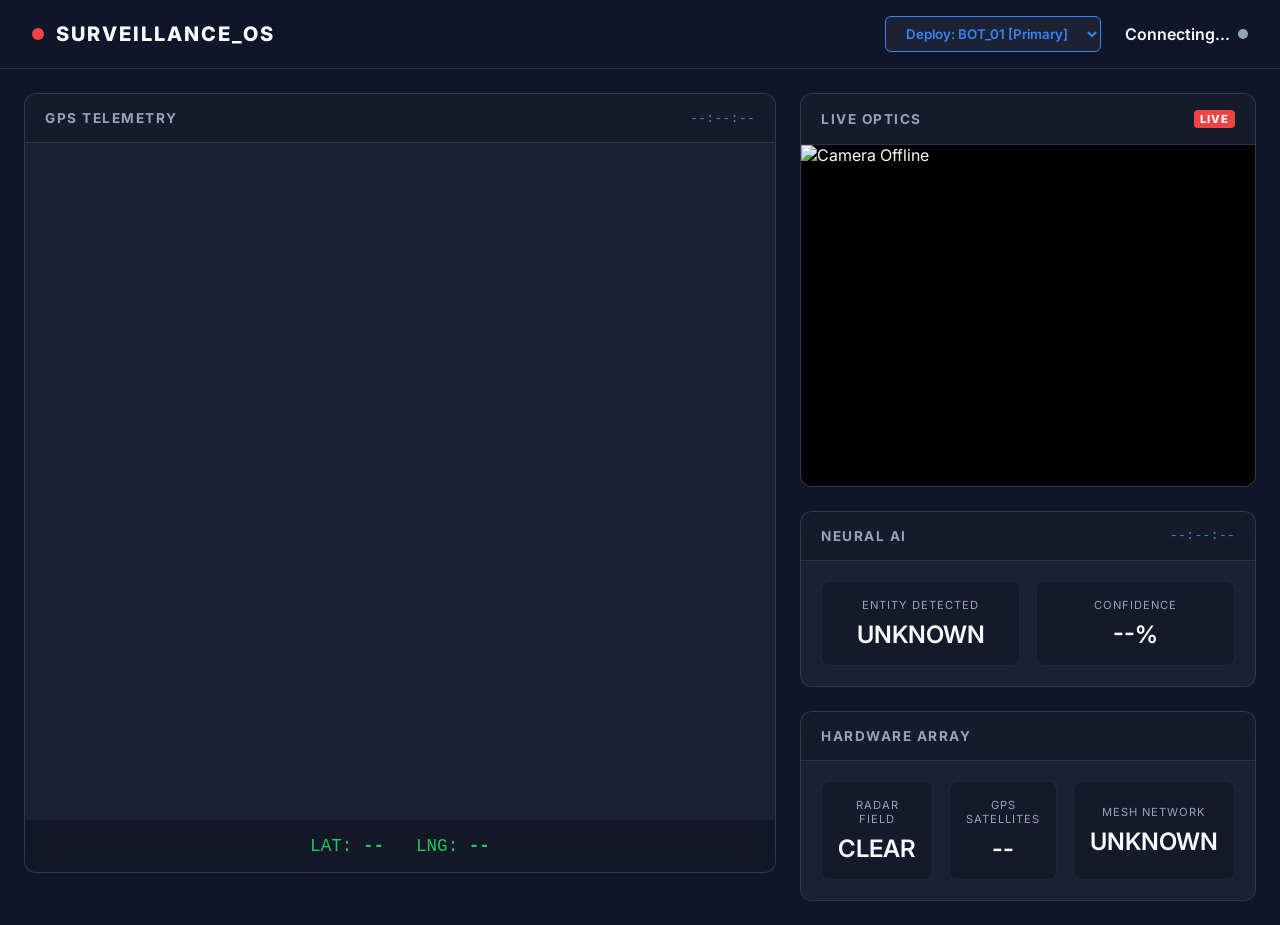
==== DASHBOARD/index.html @ 15ddb951 "feat: initial safe release of ISBCAPD v3.0 - Hardened & Rebranded" ====
<!DOCTYPE html>
<html lang="en">
<head>
    <meta charset="UTF-8">
    <meta name="viewport" content="width=device-width, initial-scale=1.0">
    <title>Surveillance Dashboard</title>
    <!-- Google Fonts -->
    <link href="https://fonts.googleapis.com/css2?family=Inter:wght@400;600;800&display=swap" rel="stylesheet">
    <!-- Leaflet CSS for Maps -->
    <link rel="stylesheet" href="https://unpkg.com/leaflet@1.9.4/dist/leaflet.css" integrity="sha256-p4NxAoJBhIIN+hmNHrzRCf9tD/miZyoHS5obTRR9BMY=" crossorigin=""/>
    <!-- Dashboard Styles -->
    <link rel="stylesheet" href="styles.css">
</head>
<body>

    <header class="top-nav">
        <div class="brand">
            <div class="pulse-ring"></div>
            <h1>SURVEILLANCE_OS</h1>
        </div>
        <div class="controls">
            <select id="bot-selector">
                <option value="bot1">Deploy: BOT_01 [Primary]</option>
                <option value="bot2">Deploy: BOT_02 [Recon]</option>
            </select>
            <div class="status-indicator">
                <span id="network-status" class="status-text">Connecting...</span>
                <div class="status-dot"></div>
            </div>
        </div>
    </header>

    <main class="dashboard-grid">
        <!-- LEFT: Map Panel -->
        <section class="panel map-panel">
            <div class="panel-header">
                <h2>GPS Telemetry</h2>
                <span id="gps-timestamp" class="timestamp">--:--:--</span>
            </div>
            <div id="map" class="map-container"></div>
            <div class="coordinates">
                <span>LAT: <strong id="val-lat">--</strong></span>
                <span>LNG: <strong id="val-lng">--</strong></span>
            </div>
        </section>

        <!-- RIGHT: Hardware Panels -->
        <aside class="hardware-grid">
            
            <!-- Camera Stream -->
            <section class="panel camera-panel">
                <div class="panel-header">
                    <h2>Live Optics</h2>
                    <span class="live-badge">LIVE</span>
                </div>
                <div class="camera-feed">
                    <img id="camera-stream" src="" alt="Awaiting Stream..." onerror="this.alt='Camera Offline'">
                </div>
            </section>

            <!-- AI Engine -->
            <section class="panel ai-panel">
                <div class="panel-header">
                    <h2>Neural AI</h2>
                    <span id="ai-timestamp" class="timestamp">--:--:--</span>
                </div>
                <div class="ai-stats">
                    <div class="stat-box">
                        <span class="label">Entity Detected</span>
                        <h3 id="val-person">UNKNOWN</h3>
                    </div>
                    <div class="stat-box">
                        <span class="label">Confidence</span>
                        <h3 id="val-confidence">--%</h3>
                    </div>
                </div>
            </section>

            <!-- Sensors -->
            <section class="panel sensor-panel">
                <div class="panel-header">
                    <h2>Hardware Array</h2>
                </div>
                <div class="sensor-stats">
                    <div class="stat-box">
                        <span class="label">Radar Field</span>
                        <h3 id="val-radar">CLEAR</h3>
                    </div>
                    <div class="stat-box">
                        <span class="label">GPS Satellites</span>
                        <h3 id="val-sats">--</h3>
                    </div>
                    <div class="stat-box">
                        <span class="label">Mesh Network</span>
                        <h3 id="val-mesh">UNKNOWN</h3>
                    </div>
                </div>
            </section>

        </aside>
    </main>

    <!-- Leaflet JS -->
    <script src="https://unpkg.com/leaflet@1.9.4/dist/leaflet.js" integrity="sha256-20nQCchB9co0qIjJZRGuk2/Z9VM+kNiyxNV1lvTlZBo=" crossorigin=""></script>
    
    <!-- Application Logic (ES Modules) -->
    <script type="module" src="app.js"></script>
</body>
</html>
---- DASHBOARD/styles.css ----
:root {
    --bg-dark: #0f172a;
    --panel-bg: rgba(30, 41, 59, 0.7);
    --panel-border: rgba(255, 255, 255, 0.1);
    --text-primary: #f8fafc;
    --text-secondary: #94a3b8;
    --accent-red: #ef4444;
    --accent-green: #22c55e;
    --accent-blue: #3b82f6;
    --font-main: 'Inter', sans-serif;
}

* {
    box-sizing: border-box;
    margin: 0;
    padding: 0;
}

body {
    background-color: var(--bg-dark);
    color: var(--text-primary);
    font-family: var(--font-main);
    min-height: 100vh;
    display: flex;
    flex-direction: column;
}

/* TOP NAVIGATION */
.top-nav {
    display: flex;
    justify-content: space-between;
    align-items: center;
    padding: 1rem 2rem;
    background: rgba(15, 23, 42, 0.9);
    backdrop-filter: blur(10px);
    border-bottom: 1px solid var(--panel-border);
}

.brand {
    display: flex;
    align-items: center;
    gap: 12px;
}

.brand h1 {
    font-size: 1.25rem;
    font-weight: 800;
    letter-spacing: 2px;
    color: var(--text-primary);
}

.pulse-ring {
    width: 12px;
    height: 12px;
    background-color: var(--accent-red);
    border-radius: 50%;
    animation: pulse 2s infinite;
}

@keyframes pulse {
    0% { box-shadow: 0 0 0 0 rgba(239, 68, 68, 0.7); }
    70% { box-shadow: 0 0 0 10px rgba(239, 68, 68, 0); }
    100% { box-shadow: 0 0 0 0 rgba(239, 68, 68, 0); }
}

.controls {
    display: flex;
    align-items: center;
    gap: 1.5rem;
}

select {
    background: rgba(255, 255, 255, 0.05);
    color: var(--accent-blue);
    border: 1px solid var(--accent-blue);
    padding: 0.5rem 1rem;
    border-radius: 6px;
    font-family: var(--font-main);
    font-weight: 600;
    cursor: pointer;
    outline: none;
}

select:focus {
    box-shadow: 0 0 0 2px rgba(59, 130, 246, 0.5);
}

.status-indicator {
    display: flex;
    align-items: center;
    gap: 8px;
    font-weight: 600;
}

.status-dot {
    width: 10px;
    height: 10px;
    border-radius: 50%;
    background-color: var(--text-secondary);
}

.status-indicator.online .status-dot { background-color: var(--accent-green); }
.status-indicator.offline .status-dot { background-color: var(--accent-red); }

/* DASHBOARD GRID */
.dashboard-grid {
    display: grid;
    grid-template-columns: 2fr 1fr;
    gap: 1.5rem;
    padding: 1.5rem;
    flex: 1;
}

.hardware-grid {
    display: flex;
    flex-direction: column;
    gap: 1.5rem;
}

/* PANELS */
.panel {
    background: var(--panel-bg);
    backdrop-filter: blur(12px);
    border: 1px solid var(--panel-border);
    border-radius: 12px;
    display: flex;
    flex-direction: column;
    overflow: hidden;
}

.panel-header {
    display: flex;
    justify-content: space-between;
    align-items: center;
    padding: 1rem 1.25rem;
    border-bottom: 1px solid var(--panel-border);
    background: rgba(0, 0, 0, 0.2);
}

.panel-header h2 {
    font-size: 0.85rem;
    text-transform: uppercase;
    letter-spacing: 1.5px;
    color: var(--text-secondary);
}

.timestamp {
    font-family: monospace;
    color: var(--accent-blue);
    font-size: 0.85rem;
}

.live-badge {
    background: var(--accent-red);
    color: white;
    font-size: 0.7rem;
    font-weight: 800;
    padding: 2px 6px;
    border-radius: 4px;
    letter-spacing: 1px;
    animation: flash 1s infinite alternate;
}

@keyframes flash {
    0% { opacity: 1; }
    100% { opacity: 0.5; }
}

/* MAP PANEL */
.map-panel {
    height: calc(100vh - 120px);
}

.map-container {
    flex: 1;
    width: 100%;
}

.coordinates {
    display: flex;
    justify-content: center;
    gap: 2rem;
    padding: 1rem;
    background: rgba(0,0,0,0.3);
    font-family: monospace;
    font-size: 1.1rem;
    color: var(--accent-green);
}

/* CAMERA PANEL */
.camera-feed {
    aspect-ratio: 4/3;
    width: 100%;
    background: #000;
    display: flex;
    align-items: center;
    justify-content: center;
    overflow: hidden;
}

.camera-feed img {
    width: 100%;
    height: 100%;
    object-fit: contain;
}

/* STATS AREA */
.ai-stats, .sensor-stats {
    display: grid;
    grid-template-columns: 1fr 1fr;
    gap: 1rem;
    padding: 1.25rem;
}

.sensor-stats {
    grid-template-columns: 1fr 1fr 1fr;
}

.stat-box {
    background: rgba(0, 0, 0, 0.2);
    border: 1px solid rgba(255, 255, 255, 0.05);
    padding: 1rem;
    border-radius: 8px;
    display: flex;
    flex-direction: column;
    align-items: center;
    justify-content: center;
    text-align: center;
}

.stat-box .label {
    font-size: 0.7rem;
    text-transform: uppercase;
    color: var(--text-secondary);
    margin-bottom: 0.5rem;
    letter-spacing: 1px;
}

.stat-box h3 {
    font-size: 1.5rem;
    font-weight: 600;
    transition: color 0.3s ease;
}

/* DYNAMIC COLORS */
.text-red { color: var(--accent-red) !important; }
.text-green { color: var(--accent-green) !important; }
.text-orange { color: #f97316 !important; }
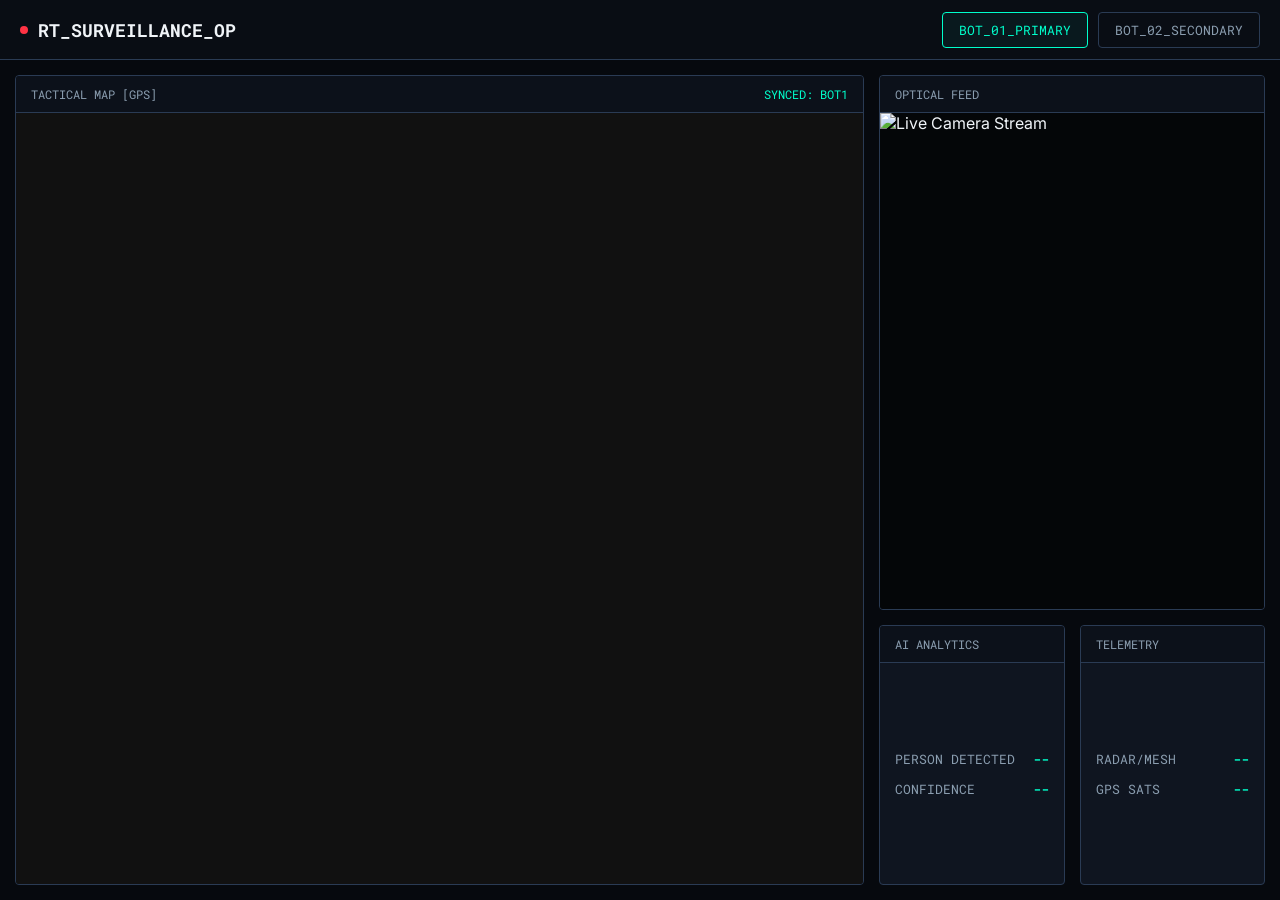
==== commit 33587010: "feat: add core dashboard and AI engine components" ====
--- a/DASHBOARD/index.html
+++ b/DASHBOARD/index.html
@@ -3,107 +3,290 @@
 <head>
     <meta charset="UTF-8">
     <meta name="viewport" content="width=device-width, initial-scale=1.0">
-    <title>Surveillance Dashboard</title>
-    <!-- Google Fonts -->
-    <link href="https://fonts.googleapis.com/css2?family=Inter:wght@400;600;800&display=swap" rel="stylesheet">
-    <!-- Leaflet CSS for Maps -->
-    <link rel="stylesheet" href="https://unpkg.com/leaflet@1.9.4/dist/leaflet.css" integrity="sha256-p4NxAoJBhIIN+hmNHrzRCf9tD/miZyoHS5obTRR9BMY=" crossorigin=""/>
-    <!-- Dashboard Styles -->
-    <link rel="stylesheet" href="styles.css">
+    <title>Live Real-Time Surveillance Command</title>
+    <link href="https://fonts.googleapis.com/css2?family=Inter:wght@400;600&family=Roboto+Mono:wght@500;700&display=swap" rel="stylesheet">
+    
+    <style>
+        :root {
+            --bg-base: #06090e;
+            --panel-bg: #0f1520;
+            --border-color: #2a3b54;
+            --text-main: #f0f4f8;
+            --text-muted: #8b9eb0;
+            --primary: #00ffcc;
+            --alert: #ff3344;
+            --font-ui: 'Inter', sans-serif;
+            --font-mono: 'Roboto Mono', monospace;
+        }
+
+        * { box-sizing: border-box; margin: 0; padding: 0; }
+
+        body {
+            background-color: var(--bg-base);
+            color: var(--text-main);
+            font-family: var(--font-ui);
+            height: 100vh;
+            display: flex;
+            flex-direction: column;
+            overflow: hidden;
+        }
+
+        /* --- CONTROL BAR --- */
+        .top-bar {
+            display: flex;
+            justify-content: space-between;
+            align-items: center;
+            padding: 0 20px;
+            height: 60px;
+            background: #090d14;
+            border-bottom: 1px solid var(--border-color);
+        }
+
+        .title {
+            font-family: var(--font-mono);
+            font-size: 18px;
+            font-weight: 700;
+            color: var(--text-main);
+            display: flex;
+            align-items: center;
+            gap: 10px;
+        }
+
+        .live-indicator {
+            width: 8px; height: 8px;
+            border-radius: 50%;
+            background: var(--alert);
+            animation: pulse 1.5s infinite;
+        }
+
+        @keyframes pulse {
+            0% { box-shadow: 0 0 0 0 rgba(255, 51, 68, 0.7); }
+            70% { box-shadow: 0 0 0 6px rgba(255, 51, 68, 0); }
+            100% { box-shadow: 0 0 0 0 rgba(255, 51, 68, 0); }
+        }
+
+        .bot-selector {
+            display: flex;
+            gap: 10px;
+        }
+
+        .bot-tab {
+            padding: 8px 16px;
+            background: transparent;
+            border: 1px solid var(--border-color);
+            color: var(--text-muted);
+            font-family: var(--font-mono);
+            font-size: 13px;
+            cursor: pointer;
+            transition: all 0.2s;
+            border-radius: 4px;
+        }
+
+        .bot-tab.active, .bot-tab:hover {
+            border-color: var(--primary);
+            color: var(--primary);
+            background: rgba(0, 255, 204, 0.05);
+        }
+
+        /* --- DASHBOARD GRID --- */
+        .dashboard {
+            flex: 1;
+            display: grid;
+            grid-template-columns: 2.2fr 1fr;
+            grid-template-rows: 1fr 1fr 1fr;
+            gap: 15px;
+            padding: 15px;
+            height: calc(100vh - 60px);
+        }
+
+        .panel {
+            background: var(--panel-bg);
+            border: 1px solid var(--border-color);
+            border-radius: 4px;
+            display: flex;
+            flex-direction: column;
+            overflow: hidden;
+        }
+
+        .panel-header {
+            padding: 10px 15px;
+            border-bottom: 1px solid var(--border-color);
+            font-family: var(--font-mono);
+            font-size: 12px;
+            color: var(--text-muted);
+            text-transform: uppercase;
+            display: flex;
+            justify-content: space-between;
+            background: #0c111a;
+        }
+
+        .panel-content {
+            flex: 1;
+            position: relative;
+            display: flex;
+        }
+
+        /* --- MAP PANEL (LEFT GRID) --- */
+        .map-wrapper {
+            grid-row: 1 / 4;
+            grid-column: 1 / 2;
+        }
+
+        #map {
+            width: 100%;
+            height: 100%;
+            background: #111;
+        }
+
+        /* --- CAMERA PANEL (TOP RIGHT) --- */
+        .camera-wrapper {
+            grid-row: 1 / 3;
+            grid-column: 2 / 3;
+        }
+
+        #camera-stream {
+            width: 100%;
+            height: 100%;
+            object-fit: cover;
+            border: none;
+            background: #040608;
+            position: relative;
+            z-index: 2;
+        }
+
+        .no-signal {
+            position: absolute;
+            top: 50%; left: 50%;
+            transform: translate(-50%, -50%);
+            font-family: var(--font-mono);
+            color: var(--text-muted);
+            pointer-events: none;
+            z-index: 1;
+        }
+
+        /* --- AI & SENSORS (BOTTOM RIGHT SPLIT) --- */
+        .data-panel-wrapper {
+            grid-row: 3 / 4;
+            grid-column: 2 / 3;
+            display: grid;
+            grid-template-columns: 1fr 1fr;
+            gap: 15px;
+        }
+
+        .data-list {
+            padding: 15px;
+            display: flex;
+            flex-direction: column;
+            gap: 12px;
+            justify-content: center;
+            width: 100%;
+        }
+
+        .data-item {
+            display: flex;
+            justify-content: space-between;
+            align-items: center;
+            font-family: var(--font-mono);
+            font-size: 13px;
+        }
+
+        .data-label {
+            color: var(--text-muted);
+        }
+
+        .data-val {
+            color: var(--primary);
+            font-weight: 700;
+        }
+
+    </style>
 </head>
 <body>
 
-    <header class="top-nav">
-        <div class="brand">
-            <div class="pulse-ring"></div>
-            <h1>SURVEILLANCE_OS</h1>
+    <header class="top-bar">
+        <div class="title">
+            <div class="live-indicator"></div>
+            RT_SURVEILLANCE_OP
         </div>
-        <div class="controls">
-            <select id="bot-selector">
-                <option value="bot1">Deploy: BOT_01 [Primary]</option>
-                <option value="bot2">Deploy: BOT_02 [Recon]</option>
-            </select>
-            <div class="status-indicator">
-                <span id="network-status" class="status-text">Connecting...</span>
-                <div class="status-dot"></div>
-            </div>
+        
+        <div class="bot-selector">
+            <button class="bot-tab active" id="tab-bot1" onclick="switchBot('bot1')">BOT_01_PRIMARY</button>
+            <button class="bot-tab" id="tab-bot2" onclick="switchBot('bot2')">BOT_02_SECONDARY</button>
         </div>
     </header>
 
-    <main class="dashboard-grid">
-        <!-- LEFT: Map Panel -->
-        <section class="panel map-panel">
-            <div class="panel-header">
-                <h2>GPS Telemetry</h2>
-                <span id="gps-timestamp" class="timestamp">--:--:--</span>
-            </div>
-            <div id="map" class="map-container"></div>
-            <div class="coordinates">
-                <span>LAT: <strong id="val-lat">--</strong></span>
-                <span>LNG: <strong id="val-lng">--</strong></span>
+    <main class="dashboard">
+        
+        <!-- MAP PANEL -->
+        <section class="panel map-wrapper">
+            <header class="panel-header">
+                <span>TACTICAL MAP [GPS]</span>
+                <span id="bot-status" style="color: var(--primary);">SYNCED: BOT1</span>
+            </header>
+            <div class="panel-content">
+                <div id="map"></div>
             </div>
         </section>
 
-        <!-- RIGHT: Hardware Panels -->
-        <aside class="hardware-grid">
-            
-            <!-- Camera Stream -->
-            <section class="panel camera-panel">
-                <div class="panel-header">
-                    <h2>Live Optics</h2>
-                    <span class="live-badge">LIVE</span>
-                </div>
-                <div class="camera-feed">
-                    <img id="camera-stream" src="" alt="Awaiting Stream..." onerror="this.alt='Camera Offline'">
-                </div>
-            </section>
-
-            <!-- AI Engine -->
-            <section class="panel ai-panel">
-                <div class="panel-header">
-                    <h2>Neural AI</h2>
-                    <span id="ai-timestamp" class="timestamp">--:--:--</span>
-                </div>
-                <div class="ai-stats">
-                    <div class="stat-box">
-                        <span class="label">Entity Detected</span>
-                        <h3 id="val-person">UNKNOWN</h3>
-                    </div>
-                    <div class="stat-box">
-                        <span class="label">Confidence</span>
-                        <h3 id="val-confidence">--%</h3>
+        <!-- CAMERA PANEL -->
+        <section class="panel camera-wrapper" id="camera-panel">
+            <header class="panel-header">
+                <span>OPTICAL FEED</span>
+            </header>
+            <div class="panel-content">
+                <span class="no-signal">NO STREAM URL SIGNAL</span>
+                <img id="camera-stream" src="" alt="Live Camera Stream">
+            </div>
+        </section>
+
+        <!-- AI & SENSOR BLOCKS -->
+        <div class="data-panel-wrapper">
+            <!-- AI PANEL -->
+            <section class="panel" id="ai-panel">
+                <header class="panel-header">
+                    <span>AI ANALYTICS</span>
+                </header>
+                <div class="panel-content">
+                    <div class="data-list">
+                        <div class="data-item">
+                            <span class="data-label">PERSON DETECTED</span>
+                            <span class="data-val" id="ai-person">--</span>
+                        </div>
+                        <div class="data-item">
+                            <span class="data-label">CONFIDENCE</span>
+                            <span class="data-val" id="ai-confidence">--</span>
+                        </div>
                     </div>
                 </div>
             </section>
 
-            <!-- Sensors -->
-            <section class="panel sensor-panel">
-                <div class="panel-header">
-                    <h2>Hardware Array</h2>
-                </div>
-                <div class="sensor-stats">
-                    <div class="stat-box">
-                        <span class="label">Radar Field</span>
-                        <h3 id="val-radar">CLEAR</h3>
-                    </div>
-                    <div class="stat-box">
-                        <span class="label">GPS Satellites</span>
-                        <h3 id="val-sats">--</h3>
-                    </div>
-                    <div class="stat-box">
-                        <span class="label">Mesh Network</span>
-                        <h3 id="val-mesh">UNKNOWN</h3>
+            <!-- SENSOR PANEL -->
+            <section class="panel">
+                <header class="panel-header">
+                    <span>TELEMETRY</span>
+                </header>
+                <div class="panel-content">
+                    <div class="data-list">
+                        <div class="data-item">
+                            <span class="data-label">RADAR/MESH</span>
+                            <span class="data-val" id="sensor-radar">--</span>
+                        </div>
+                        <div class="data-item">
+                            <span class="data-label">GPS SATS</span>
+                            <span class="data-val" id="sensor-satellites">--</span>
+                        </div>
                     </div>
                 </div>
             </section>
-
-        </aside>
+        </div>
+
     </main>
 
-    <!-- Leaflet JS -->
-    <script src="https://unpkg.com/leaflet@1.9.4/dist/leaflet.js" integrity="sha256-20nQCchB9co0qIjJZRGuk2/Z9VM+kNiyxNV1lvTlZBo=" crossorigin=""></script>
+    <!-- !!! REPLACE THIS KEY WITH YOUR ACTUAL GOOGLE MAPS API KEY !!! -->
+    <script src="https://maps.googleapis.com/maps/api/js?key=YOUR_GOOGLE_MAPS_API_KEY&callback=initMap" async defer></script>
     
-    <!-- Application Logic (ES Modules) -->
-    <script type="module" src="app.js"></script>
+    <!-- Connect Firebase Logic -->
+    <script type="module" src="firebase.js"></script>
+
 </body>
 </html>
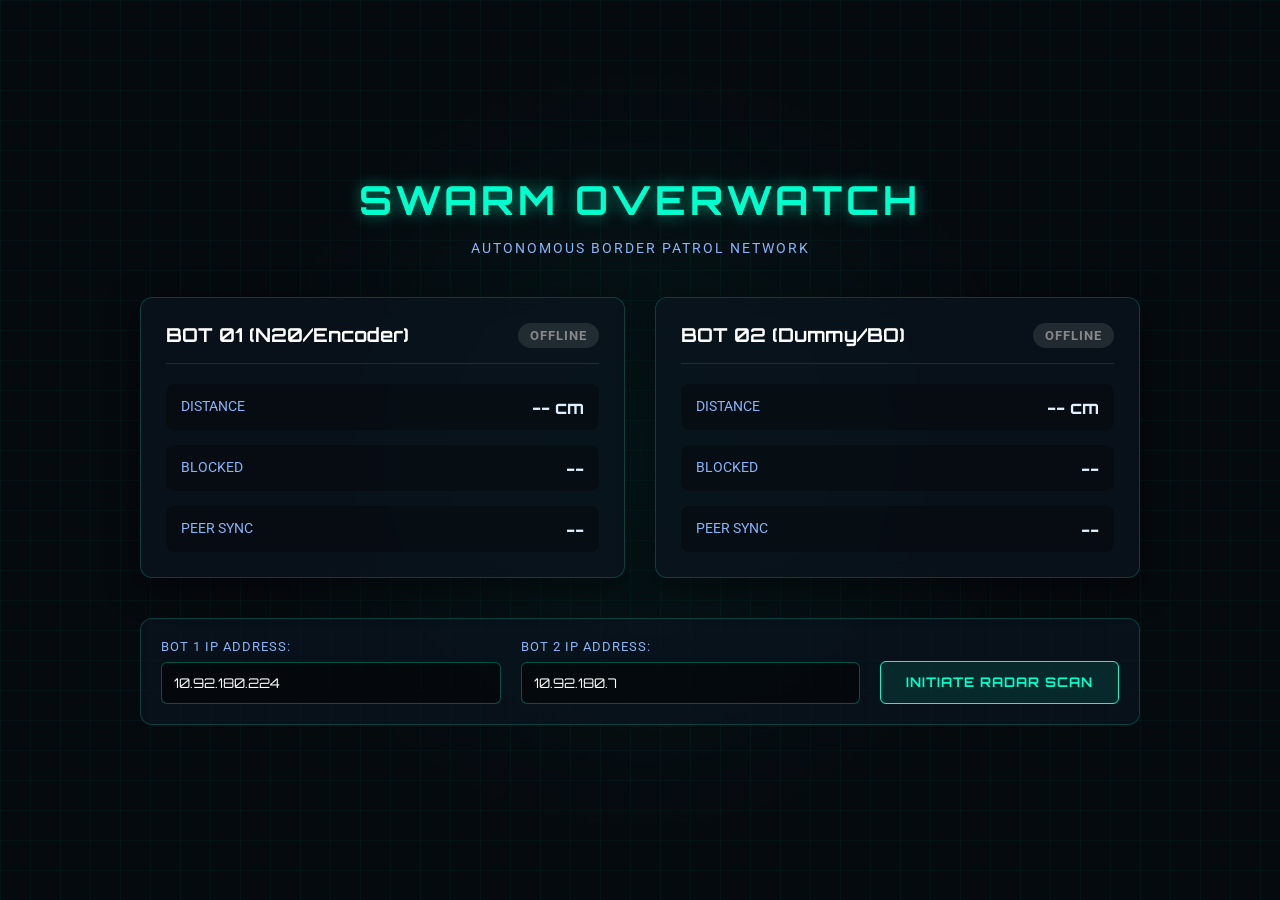
==== commit 594e182a: "feat: finalized bot 1 firmware and presentation dashboard" ====
--- a/DASHBOARD/index.html
+++ b/DASHBOARD/index.html
@@ -1,292 +1,77 @@
 <!DOCTYPE html>
 <html lang="en">
 <head>
-    <meta charset="UTF-8">
-    <meta name="viewport" content="width=device-width, initial-scale=1.0">
-    <title>Live Real-Time Surveillance Command</title>
-    <link href="https://fonts.googleapis.com/css2?family=Inter:wght@400;600&family=Roboto+Mono:wght@500;700&display=swap" rel="stylesheet">
-    
-    <style>
-        :root {
-            --bg-base: #06090e;
-            --panel-bg: #0f1520;
-            --border-color: #2a3b54;
-            --text-main: #f0f4f8;
-            --text-muted: #8b9eb0;
-            --primary: #00ffcc;
-            --alert: #ff3344;
-            --font-ui: 'Inter', sans-serif;
-            --font-mono: 'Roboto Mono', monospace;
-        }
-
-        * { box-sizing: border-box; margin: 0; padding: 0; }
-
-        body {
-            background-color: var(--bg-base);
-            color: var(--text-main);
-            font-family: var(--font-ui);
-            height: 100vh;
-            display: flex;
-            flex-direction: column;
-            overflow: hidden;
-        }
-
-        /* --- CONTROL BAR --- */
-        .top-bar {
-            display: flex;
-            justify-content: space-between;
-            align-items: center;
-            padding: 0 20px;
-            height: 60px;
-            background: #090d14;
-            border-bottom: 1px solid var(--border-color);
-        }
-
-        .title {
-            font-family: var(--font-mono);
-            font-size: 18px;
-            font-weight: 700;
-            color: var(--text-main);
-            display: flex;
-            align-items: center;
-            gap: 10px;
-        }
-
-        .live-indicator {
-            width: 8px; height: 8px;
-            border-radius: 50%;
-            background: var(--alert);
-            animation: pulse 1.5s infinite;
-        }
-
-        @keyframes pulse {
-            0% { box-shadow: 0 0 0 0 rgba(255, 51, 68, 0.7); }
-            70% { box-shadow: 0 0 0 6px rgba(255, 51, 68, 0); }
-            100% { box-shadow: 0 0 0 0 rgba(255, 51, 68, 0); }
-        }
-
-        .bot-selector {
-            display: flex;
-            gap: 10px;
-        }
-
-        .bot-tab {
-            padding: 8px 16px;
-            background: transparent;
-            border: 1px solid var(--border-color);
-            color: var(--text-muted);
-            font-family: var(--font-mono);
-            font-size: 13px;
-            cursor: pointer;
-            transition: all 0.2s;
-            border-radius: 4px;
-        }
-
-        .bot-tab.active, .bot-tab:hover {
-            border-color: var(--primary);
-            color: var(--primary);
-            background: rgba(0, 255, 204, 0.05);
-        }
-
-        /* --- DASHBOARD GRID --- */
-        .dashboard {
-            flex: 1;
-            display: grid;
-            grid-template-columns: 2.2fr 1fr;
-            grid-template-rows: 1fr 1fr 1fr;
-            gap: 15px;
-            padding: 15px;
-            height: calc(100vh - 60px);
-        }
-
-        .panel {
-            background: var(--panel-bg);
-            border: 1px solid var(--border-color);
-            border-radius: 4px;
-            display: flex;
-            flex-direction: column;
-            overflow: hidden;
-        }
-
-        .panel-header {
-            padding: 10px 15px;
-            border-bottom: 1px solid var(--border-color);
-            font-family: var(--font-mono);
-            font-size: 12px;
-            color: var(--text-muted);
-            text-transform: uppercase;
-            display: flex;
-            justify-content: space-between;
-            background: #0c111a;
-        }
-
-        .panel-content {
-            flex: 1;
-            position: relative;
-            display: flex;
-        }
-
-        /* --- MAP PANEL (LEFT GRID) --- */
-        .map-wrapper {
-            grid-row: 1 / 4;
-            grid-column: 1 / 2;
-        }
-
-        #map {
-            width: 100%;
-            height: 100%;
-            background: #111;
-        }
-
-        /* --- CAMERA PANEL (TOP RIGHT) --- */
-        .camera-wrapper {
-            grid-row: 1 / 3;
-            grid-column: 2 / 3;
-        }
-
-        #camera-stream {
-            width: 100%;
-            height: 100%;
-            object-fit: cover;
-            border: none;
-            background: #040608;
-            position: relative;
-            z-index: 2;
-        }
-
-        .no-signal {
-            position: absolute;
-            top: 50%; left: 50%;
-            transform: translate(-50%, -50%);
-            font-family: var(--font-mono);
-            color: var(--text-muted);
-            pointer-events: none;
-            z-index: 1;
-        }
-
-        /* --- AI & SENSORS (BOTTOM RIGHT SPLIT) --- */
-        .data-panel-wrapper {
-            grid-row: 3 / 4;
-            grid-column: 2 / 3;
-            display: grid;
-            grid-template-columns: 1fr 1fr;
-            gap: 15px;
-        }
-
-        .data-list {
-            padding: 15px;
-            display: flex;
-            flex-direction: column;
-            gap: 12px;
-            justify-content: center;
-            width: 100%;
-        }
-
-        .data-item {
-            display: flex;
-            justify-content: space-between;
-            align-items: center;
-            font-family: var(--font-mono);
-            font-size: 13px;
-        }
-
-        .data-label {
-            color: var(--text-muted);
-        }
-
-        .data-val {
-            color: var(--primary);
-            font-weight: 700;
-        }
-
-    </style>
+  <meta charset="UTF-8">
+  <title>Smart Border Swarm Control</title>
+  <link rel="stylesheet" href="style.css">
+  <!-- Google Fonts: Orbitron for sci-fi/military look -->
+  <link href="https://fonts.googleapis.com/css2?family=Orbitron:wght@400;700&family=Roboto:wght@300;400;700&display=swap" rel="stylesheet">
 </head>
 <body>
+  <div class="container">
+    <header>
+      <h1>SWARM OVERWATCH</h1>
+      <p class="subtitle">Autonomous Border Patrol Network</p>
+    </header>
+    
+    <div class="bots-grid">
+      <!-- Bot 1 Card -->
+      <div class="bot-card" id="bot1-card">
+        <div class="card-header">
+          <h2>BOT 01 (N20/Encoder)</h2>
+          <div class="status-indicator" id="bot1-status">OFFLINE</div>
+        </div>
+        <div class="metrics">
+          <div class="metric">
+            <span class="label">Distance</span>
+            <span class="value" id="bot1-distance">-- cm</span>
+          </div>
+          <div class="metric">
+            <span class="label">Blocked</span>
+            <span class="value" id="bot1-blocked">--</span>
+          </div>
+          <div class="metric">
+            <span class="label">Peer Sync</span>
+            <span class="value" id="bot1-peer">--</span>
+          </div>
+        </div>
+      </div>
 
-    <header class="top-bar">
-        <div class="title">
-            <div class="live-indicator"></div>
-            RT_SURVEILLANCE_OP
+      <!-- Bot 2 Card -->
+      <div class="bot-card" id="bot2-card">
+        <div class="card-header">
+          <h2>BOT 02 (Dummy/BO)</h2>
+          <div class="status-indicator" id="bot2-status">OFFLINE</div>
         </div>
-        
-        <div class="bot-selector">
-            <button class="bot-tab active" id="tab-bot1" onclick="switchBot('bot1')">BOT_01_PRIMARY</button>
-            <button class="bot-tab" id="tab-bot2" onclick="switchBot('bot2')">BOT_02_SECONDARY</button>
+        <div class="metrics">
+          <div class="metric">
+            <span class="label">Distance</span>
+            <span class="value" id="bot2-distance">-- cm</span>
+          </div>
+          <div class="metric">
+            <span class="label">Blocked</span>
+            <span class="value" id="bot2-blocked">--</span>
+          </div>
+          <div class="metric">
+            <span class="label">Peer Sync</span>
+            <span class="value" id="bot2-peer">--</span>
+          </div>
         </div>
-    </header>
-
-    <main class="dashboard">
-        
-        <!-- MAP PANEL -->
-        <section class="panel map-wrapper">
-            <header class="panel-header">
-                <span>TACTICAL MAP [GPS]</span>
-                <span id="bot-status" style="color: var(--primary);">SYNCED: BOT1</span>
-            </header>
-            <div class="panel-content">
-                <div id="map"></div>
-            </div>
-        </section>
-
-        <!-- CAMERA PANEL -->
-        <section class="panel camera-wrapper" id="camera-panel">
-            <header class="panel-header">
-                <span>OPTICAL FEED</span>
-            </header>
-            <div class="panel-content">
-                <span class="no-signal">NO STREAM URL SIGNAL</span>
-                <img id="camera-stream" src="" alt="Live Camera Stream">
-            </div>
-        </section>
-
-        <!-- AI & SENSOR BLOCKS -->
-        <div class="data-panel-wrapper">
-            <!-- AI PANEL -->
-            <section class="panel" id="ai-panel">
-                <header class="panel-header">
-                    <span>AI ANALYTICS</span>
-                </header>
-                <div class="panel-content">
-                    <div class="data-list">
-                        <div class="data-item">
-                            <span class="data-label">PERSON DETECTED</span>
-                            <span class="data-val" id="ai-person">--</span>
-                        </div>
-                        <div class="data-item">
-                            <span class="data-label">CONFIDENCE</span>
-                            <span class="data-val" id="ai-confidence">--</span>
-                        </div>
-                    </div>
-                </div>
-            </section>
-
-            <!-- SENSOR PANEL -->
-            <section class="panel">
-                <header class="panel-header">
-                    <span>TELEMETRY</span>
-                </header>
-                <div class="panel-content">
-                    <div class="data-list">
-                        <div class="data-item">
-                            <span class="data-label">RADAR/MESH</span>
-                            <span class="data-val" id="sensor-radar">--</span>
-                        </div>
-                        <div class="data-item">
-                            <span class="data-label">GPS SATS</span>
-                            <span class="data-val" id="sensor-satellites">--</span>
-                        </div>
-                    </div>
-                </div>
-            </section>
-        </div>
-
-    </main>
-
-    <!-- !!! REPLACE THIS KEY WITH YOUR ACTUAL GOOGLE MAPS API KEY !!! -->
-    <script src="https://maps.googleapis.com/maps/api/js?key=YOUR_GOOGLE_MAPS_API_KEY&callback=initMap" async defer></script>
+      </div>
+    </div>
     
-    <!-- Connect Firebase Logic -->
-    <script type="module" src="firebase.js"></script>
-
+    <div class="controls">
+      <div class="input-group">
+        <label>Bot 1 IP Address:</label>
+        <input type="text" id="bot1-ip" value="10.92.180.224">
+      </div>
+      <div class="input-group">
+        <label>Bot 2 IP Address:</label>
+        <input type="text" id="bot2-ip" value="10.92.180.7">
+      </div>
+      <button id="connect-btn">INITIATE RADAR SCAN</button>
+    </div>
+  </div>
+  <script src="app.js"></script>
 </body>
 </html>
--- a/DASHBOARD/style.css
+++ b/DASHBOARD/style.css
@@ -0,0 +1,200 @@
+:root {
+  --bg-color: #050a0f;
+  --panel-bg: rgba(10, 20, 30, 0.7);
+  --accent: #00ffcc;
+  --alert: #ff3366;
+  --text: #e0f0ff;
+  --font-display: 'Orbitron', sans-serif;
+  --font-body: 'Roboto', sans-serif;
+}
+
+body {
+  margin: 0;
+  padding: 0;
+  background-color: var(--bg-color);
+  background-image: 
+    radial-gradient(circle at center, rgba(0, 255, 204, 0.05) 0%, transparent 50%),
+    linear-gradient(rgba(0, 255, 204, 0.03) 1px, transparent 1px),
+    linear-gradient(90deg, rgba(0, 255, 204, 0.03) 1px, transparent 1px);
+  background-size: 100% 100%, 30px 30px, 30px 30px;
+  color: var(--text);
+  font-family: var(--font-body);
+  height: 100vh;
+  display: flex;
+  justify-content: center;
+  align-items: center;
+}
+
+.container {
+  width: 90%;
+  max-width: 1000px;
+}
+
+header {
+  text-align: center;
+  margin-bottom: 40px;
+}
+
+h1 {
+  font-family: var(--font-display);
+  color: var(--accent);
+  font-size: 2.5rem;
+  letter-spacing: 4px;
+  margin: 0 0 10px 0;
+  text-shadow: 0 0 15px rgba(0, 255, 204, 0.5);
+}
+
+.subtitle {
+  color: #8ab4f8;
+  letter-spacing: 2px;
+  text-transform: uppercase;
+  font-size: 0.9rem;
+}
+
+.bots-grid {
+  display: grid;
+  grid-template-columns: 1fr 1fr;
+  gap: 30px;
+  margin-bottom: 40px;
+}
+
+.bot-card {
+  background: var(--panel-bg);
+  border: 1px solid rgba(0, 255, 204, 0.2);
+  border-radius: 12px;
+  padding: 25px;
+  box-shadow: 0 8px 32px rgba(0, 0, 0, 0.5);
+  backdrop-filter: blur(10px);
+  transition: all 0.3s ease;
+}
+
+.bot-card.alert {
+  border-color: var(--alert);
+  box-shadow: 0 0 20px rgba(255, 51, 102, 0.3);
+}
+
+.card-header {
+  display: flex;
+  justify-content: space-between;
+  align-items: center;
+  border-bottom: 1px solid rgba(255, 255, 255, 0.1);
+  padding-bottom: 15px;
+  margin-bottom: 20px;
+}
+
+h2 {
+  font-family: var(--font-display);
+  font-size: 1.2rem;
+  margin: 0;
+  color: #fff;
+}
+
+.status-indicator {
+  padding: 5px 12px;
+  border-radius: 20px;
+  font-size: 0.8rem;
+  font-weight: bold;
+  letter-spacing: 1px;
+  background: rgba(255, 255, 255, 0.1);
+  color: #888;
+}
+
+.status-indicator.online {
+  background: rgba(0, 255, 204, 0.2);
+  color: var(--accent);
+  box-shadow: 0 0 10px rgba(0, 255, 204, 0.3);
+}
+
+.metrics {
+  display: grid;
+  grid-template-columns: 1fr;
+  gap: 15px;
+}
+
+.metric {
+  display: flex;
+  justify-content: space-between;
+  align-items: center;
+  background: rgba(0, 0, 0, 0.3);
+  padding: 12px 15px;
+  border-radius: 8px;
+}
+
+.label {
+  color: #8ab4f8;
+  font-size: 0.9rem;
+  text-transform: uppercase;
+}
+
+.value {
+  font-family: var(--font-display);
+  font-size: 1.1rem;
+  font-weight: bold;
+}
+
+.value.danger {
+  color: var(--alert);
+}
+
+.value.safe {
+  color: var(--accent);
+}
+
+.controls {
+  background: var(--panel-bg);
+  border: 1px solid rgba(0, 255, 204, 0.2);
+  border-radius: 12px;
+  padding: 20px;
+  display: flex;
+  gap: 20px;
+  align-items: flex-end;
+}
+
+.input-group {
+  display: flex;
+  flex-direction: column;
+  flex: 1;
+}
+
+label {
+  font-size: 0.8rem;
+  color: #8ab4f8;
+  margin-bottom: 8px;
+  text-transform: uppercase;
+  letter-spacing: 1px;
+}
+
+input {
+  background: rgba(0, 0, 0, 0.5);
+  border: 1px solid rgba(0, 255, 204, 0.3);
+  color: #fff;
+  padding: 12px;
+  border-radius: 6px;
+  font-family: var(--font-display);
+  outline: none;
+}
+
+input:focus {
+  border-color: var(--accent);
+  box-shadow: 0 0 10px rgba(0, 255, 204, 0.2);
+}
+
+button {
+  background: rgba(0, 255, 204, 0.1);
+  border: 1px solid var(--accent);
+  color: var(--accent);
+  padding: 12px 25px;
+  border-radius: 6px;
+  font-family: var(--font-display);
+  font-weight: bold;
+  letter-spacing: 1px;
+  cursor: pointer;
+  transition: all 0.2s;
+  height: 43px;
+}
+
+button:hover {
+  background: var(--accent);
+  color: #000;
+  box-shadow: 0 0 15px rgba(0, 255, 204, 0.4);
+}
